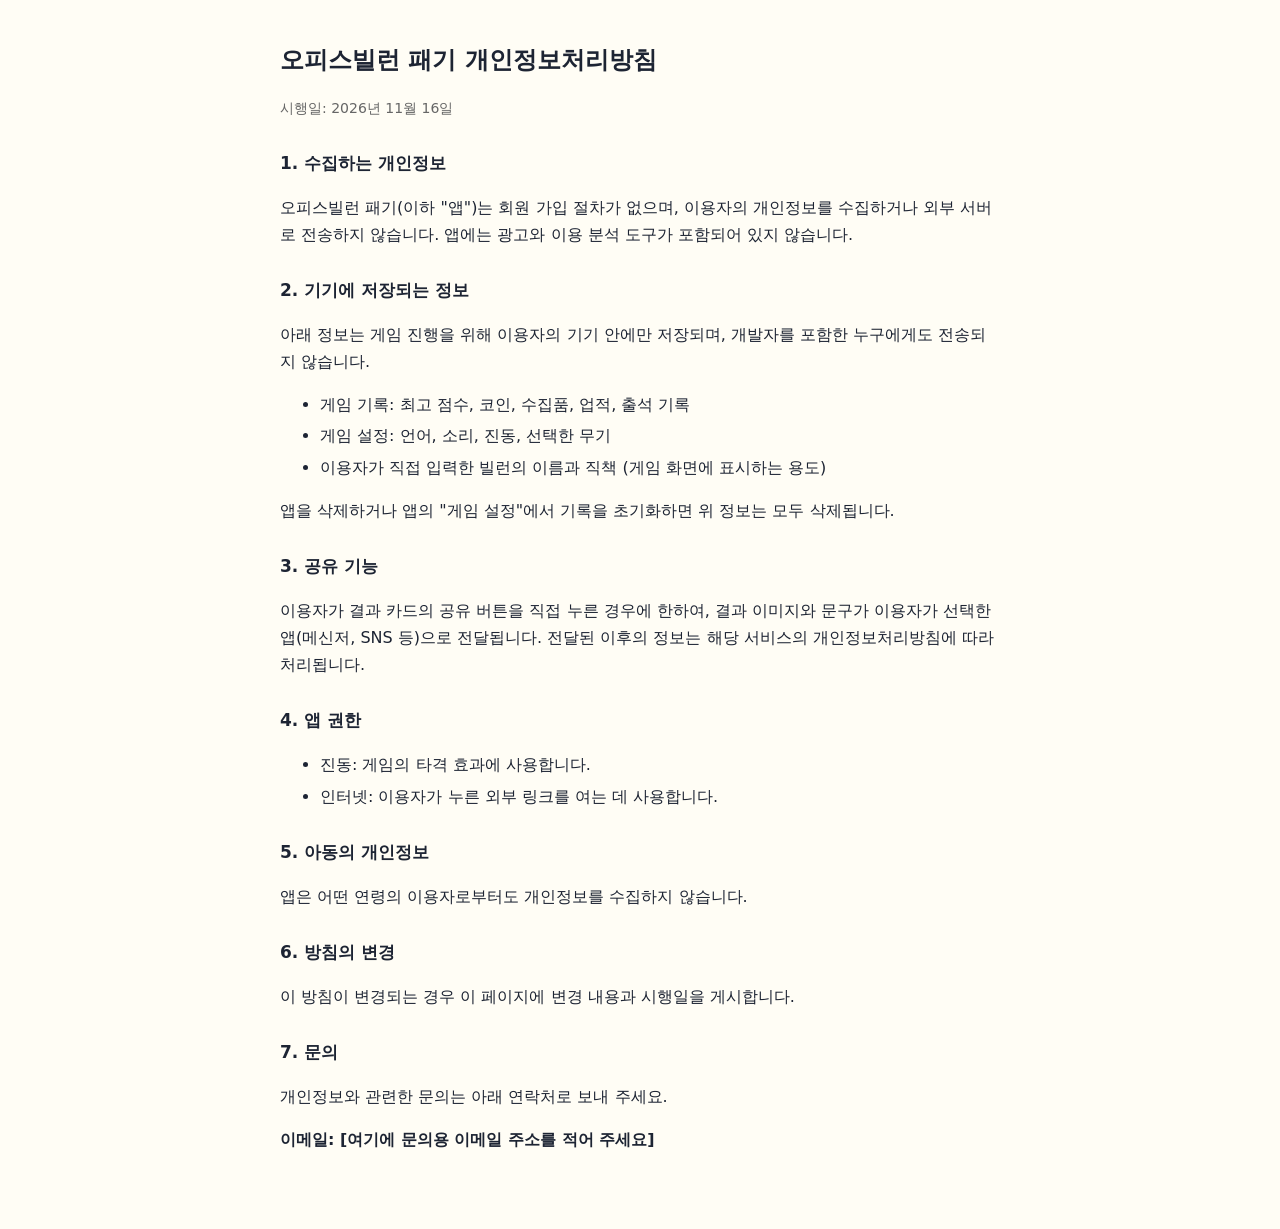
==== privacy.html @ a6ef856f "first upload" ====
<!DOCTYPE html>
<html lang="ko">
<head>
<meta charset="UTF-8">
<meta name="viewport" content="width=device-width, initial-scale=1">
<title>오피스빌런 패기 개인정보처리방침</title>
<style>
  body{font-family:system-ui,-apple-system,'Malgun Gothic',sans-serif;line-height:1.7;color:#1d2433;background:#fffdf5;max-width:720px;margin:0 auto;padding:24px 16px 60px}
  h1{font-size:24px}h2{font-size:17px;margin-top:28px}li{margin:4px 0}.muted{color:#666;font-size:14px}
</style>
</head>
<body>
<h1>오피스빌런 패기 개인정보처리방침</h1>
<p class="muted">시행일: 2026년 11월 16일</p>

<h2>1. 수집하는 개인정보</h2>
<p>오피스빌런 패기(이하 "앱")는 회원 가입 절차가 없으며, 이용자의 개인정보를 수집하거나 외부 서버로 전송하지 않습니다. 앱에는 광고와 이용 분석 도구가 포함되어 있지 않습니다.</p>

<h2>2. 기기에 저장되는 정보</h2>
<p>아래 정보는 게임 진행을 위해 이용자의 기기 안에만 저장되며, 개발자를 포함한 누구에게도 전송되지 않습니다.</p>
<ul>
  <li>게임 기록: 최고 점수, 코인, 수집품, 업적, 출석 기록</li>
  <li>게임 설정: 언어, 소리, 진동, 선택한 무기</li>
  <li>이용자가 직접 입력한 빌런의 이름과 직책 (게임 화면에 표시하는 용도)</li>
</ul>
<p>앱을 삭제하거나 앱의 "게임 설정"에서 기록을 초기화하면 위 정보는 모두 삭제됩니다.</p>

<h2>3. 공유 기능</h2>
<p>이용자가 결과 카드의 공유 버튼을 직접 누른 경우에 한하여, 결과 이미지와 문구가 이용자가 선택한 앱(메신저, SNS 등)으로 전달됩니다. 전달된 이후의 정보는 해당 서비스의 개인정보처리방침에 따라 처리됩니다.</p>

<h2>4. 앱 권한</h2>
<ul>
  <li>진동: 게임의 타격 효과에 사용합니다.</li>
  <li>인터넷: 이용자가 누른 외부 링크를 여는 데 사용합니다.</li>
</ul>

<h2>5. 아동의 개인정보</h2>
<p>앱은 어떤 연령의 이용자로부터도 개인정보를 수집하지 않습니다.</p>

<h2>6. 방침의 변경</h2>
<p>이 방침이 변경되는 경우 이 페이지에 변경 내용과 시행일을 게시합니다.</p>

<h2>7. 문의</h2>
<p>개인정보와 관련한 문의는 아래 연락처로 보내 주세요.</p>
<p><b>이메일: [여기에 문의용 이메일 주소를 적어 주세요]</b></p>
</body>
</html>
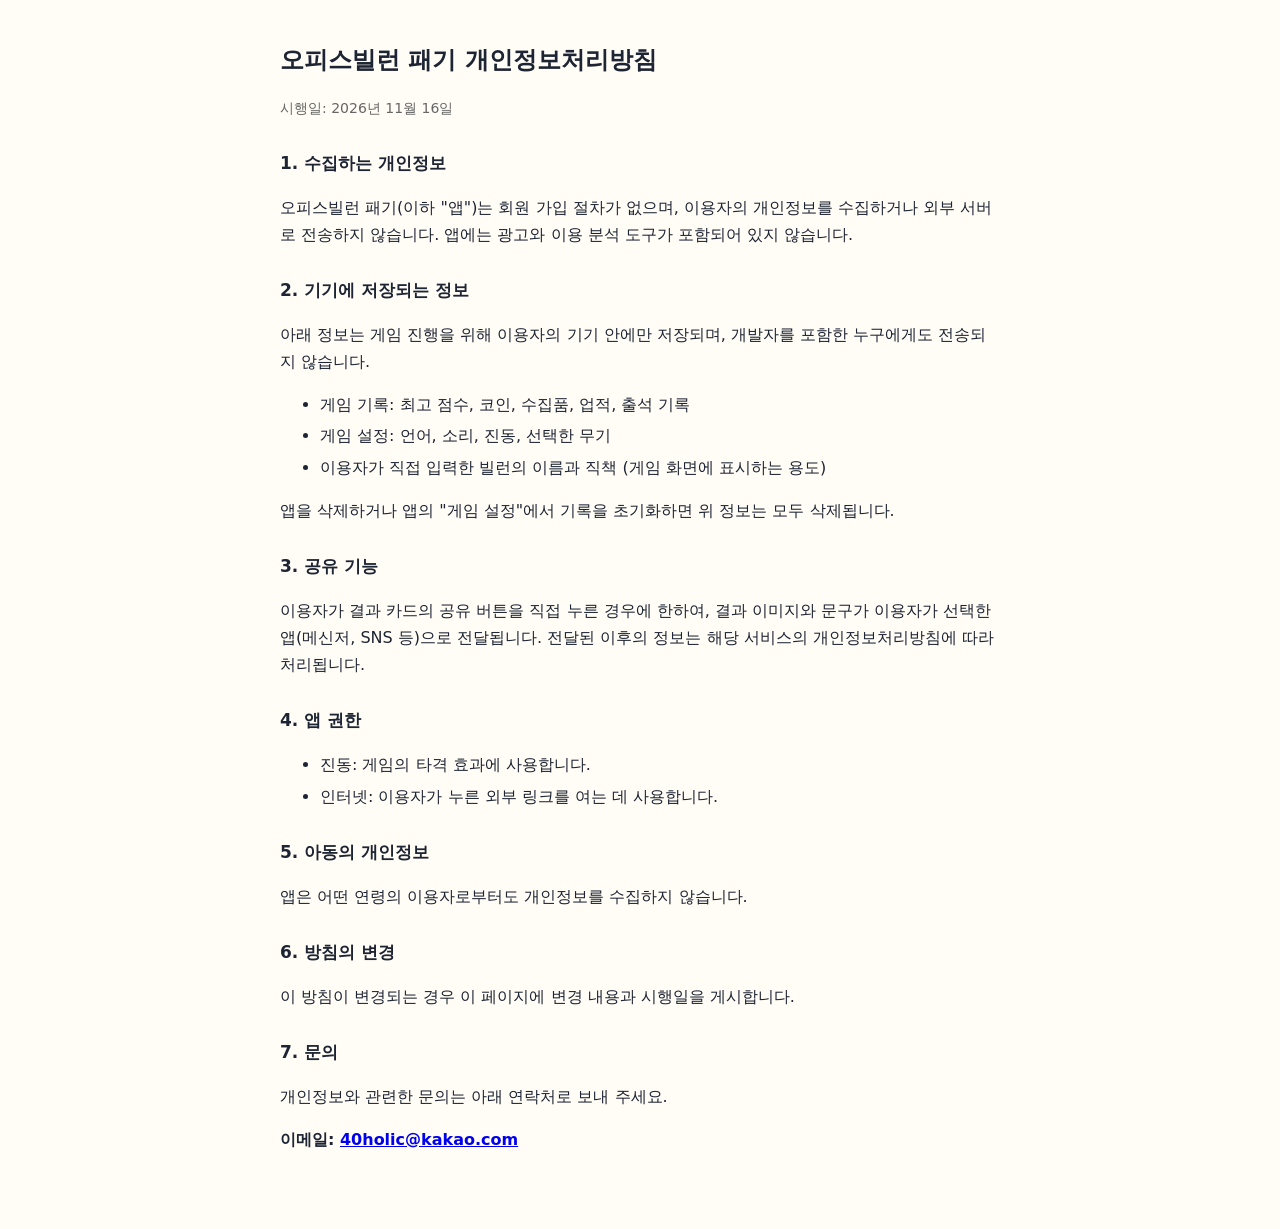
==== commit 999cb979: "add contact email" ====
--- a/privacy.html
+++ b/privacy.html
@@ -42,6 +42,6 @@
 
 <h2>7. 문의</h2>
 <p>개인정보와 관련한 문의는 아래 연락처로 보내 주세요.</p>
-<p><b>이메일: [여기에 문의용 이메일 주소를 적어 주세요]</b></p>
+<p><b>이메일: <a href="mailto:40holic@kakao.com">40holic@kakao.com</a></b></p>
 </body>
 </html>
